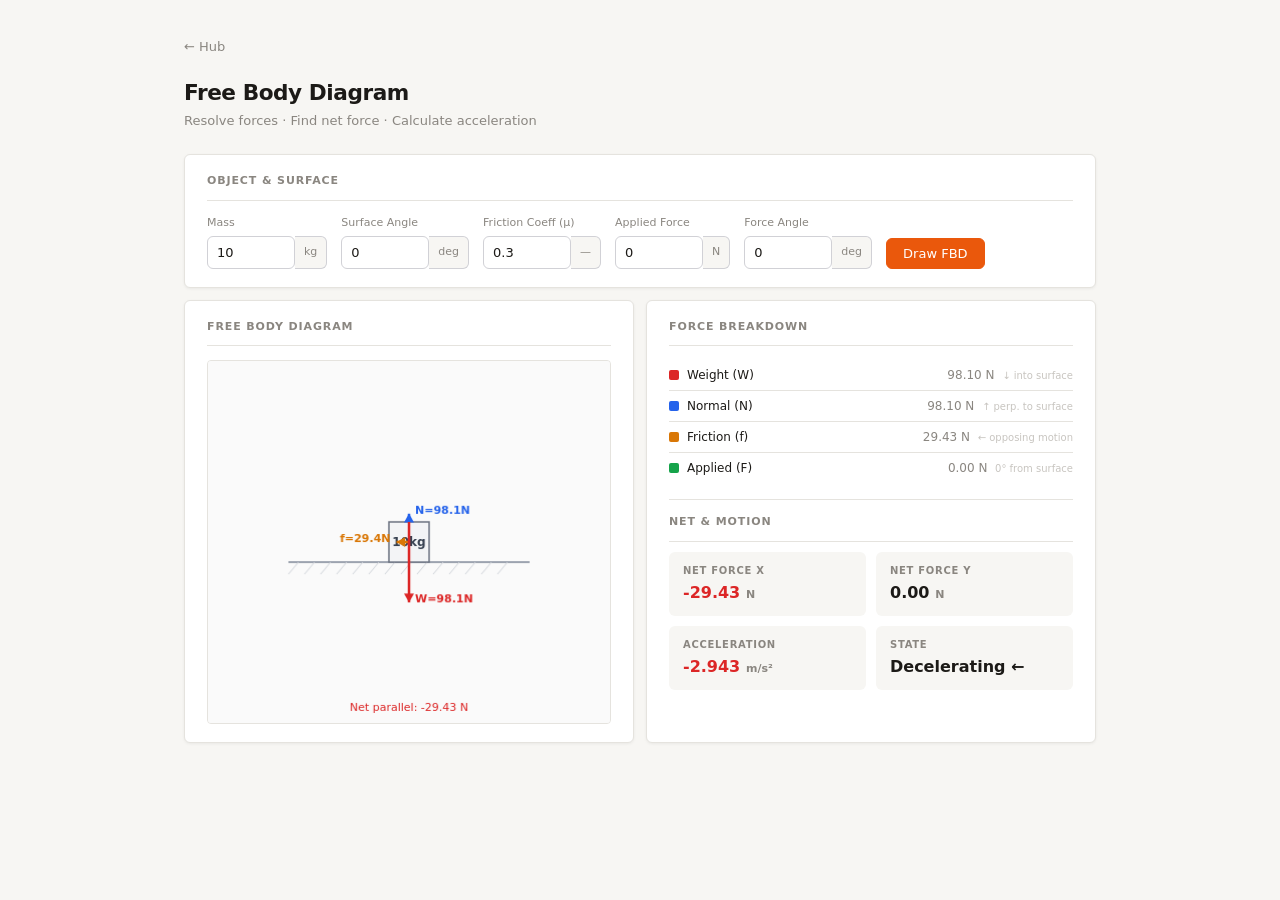
==== fbd.html @ d44ae3af "added more simulations and weather" ====
<!DOCTYPE html>
<html lang="en">
<head>
<meta charset="UTF-8">
<title>Free Body Diagram — Physics Simulation Hub</title>
<style>
*, *::before, *::after { box-sizing: border-box; margin: 0; padding: 0; }
:root {
  --bg: #f7f6f3; --surface: #fff; --border: #e5e3de;
  --text: #1c1a17; --muted: #8a8680;
  --accent: #ea580c; --radius: 6px;
  --shadow: 0 1px 3px rgba(0,0,0,0.06);
}
body { font-family: system-ui, sans-serif; font-size: 14px; background: var(--bg); color: var(--text); line-height: 1.5; }
.page { max-width: 960px; margin: 0 auto; padding: 36px 24px; }
.back-link { display: inline-flex; align-items: center; gap: 4px; font-size: 13px; color: var(--muted); text-decoration: none; margin-bottom: 20px; transition: color 0.15s; }
.back-link:hover { color: var(--accent); }
header { margin-bottom: 24px; }
h1 { font-size: 1.35rem; font-weight: 700; letter-spacing: -0.02em; }
.subtitle { font-size: 13px; color: var(--muted); margin-top: 2px; }
main { display: flex; flex-direction: column; gap: 12px; }
.card { background: var(--surface); border: 1px solid var(--border); border-radius: var(--radius); box-shadow: var(--shadow); padding: 18px 22px; }
.card-title { font-size: 11px; font-weight: 600; text-transform: uppercase; letter-spacing: 0.08em; color: var(--muted); margin-bottom: 14px; padding-bottom: 10px; border-bottom: 1px solid var(--border); }
.fields { display: flex; flex-wrap: wrap; gap: 14px; align-items: flex-end; }
.field { display: flex; flex-direction: column; gap: 5px; }
.field label { font-size: 11px; font-weight: 500; color: var(--muted); }
.input-row { display: flex; }
.input-row input { border-radius: var(--radius) 0 0 var(--radius); border-right: none; }
input[type="number"] { font-family: inherit; font-size: 13px; padding: 7px 9px; border: 1px solid #d1d1d6; background: var(--surface); color: var(--text); outline: none; border-radius: var(--radius); width: 88px; transition: border-color 0.12s, box-shadow 0.12s; }
input[type="number"]:focus { border-color: var(--accent); box-shadow: 0 0 0 3px rgba(234,88,12,0.12); }
.unit-badge { display: flex; align-items: center; padding: 7px 9px; border: 1px solid #d1d1d6; border-left: none; border-radius: 0 var(--radius) var(--radius) 0; background: var(--bg); color: var(--muted); font-size: 11px; white-space: nowrap; }
select { font-family: inherit; font-size: 13px; padding: 7px 9px; border: 1px solid #d1d1d6; background: var(--surface); color: var(--text); outline: none; border-radius: var(--radius); width: 170px; }
select:focus { border-color: var(--accent); box-shadow: 0 0 0 3px rgba(234,88,12,0.12); }
button { font-family: inherit; font-size: 13px; font-weight: 500; padding: 7px 16px; border-radius: var(--radius); cursor: pointer; border: 1px solid transparent; transition: all 0.12s; }
.btn-primary { background: var(--accent); color: #fff; border-color: var(--accent); }
.btn-primary:hover { background: #c2410c; }
button:active { transform: scale(0.98); }
canvas { display: block; width: 100%; height: auto; border: 1px solid var(--border); border-radius: 4px; background: #fafafa; }
.two-col { display: grid; grid-template-columns: 1fr 1fr; gap: 12px; }
.results-grid { display: grid; grid-template-columns: 1fr 1fr; gap: 10px; margin-bottom: 14px; }
.result-item { background: var(--bg); border-radius: var(--radius); padding: 11px 14px; }
.result-label { font-size: 10px; font-weight: 600; text-transform: uppercase; letter-spacing: 0.07em; color: var(--muted); margin-bottom: 3px; }
.result-val { font-size: 16px; font-weight: 600; color: var(--text); font-variant-numeric: tabular-nums; }
.result-unit { font-size: 11px; color: var(--muted); margin-left: 2px; }
.force-row { display: flex; align-items: center; gap: 8px; padding: 6px 0; border-bottom: 1px solid var(--border); }
.force-row:last-child { border-bottom: none; }
.force-swatch { width: 10px; height: 10px; border-radius: 2px; flex-shrink: 0; }
.force-name { font-size: 12px; font-weight: 500; flex: 1; }
.force-mag  { font-size: 12px; color: var(--muted); font-variant-numeric: tabular-nums; }
.net-positive { color: #16a34a; }
.net-negative { color: #dc2626; }
.net-zero     { color: var(--muted); }
.surface-row { display: flex; gap: 16px; align-items: center; flex-wrap: wrap; }
</style>
</head>
<body>
<div class="page">
  <a href="index.html" class="back-link">← Hub</a>
  <header>
    <h1>Free Body Diagram</h1>
    <p class="subtitle">Resolve forces · Find net force · Calculate acceleration</p>
  </header>
  <main>
    <section class="card">
      <div class="card-title">Object &amp; Surface</div>
      <div class="fields">
        <div class="field">
          <label for="fbd-mass">Mass</label>
          <div class="input-row">
            <input type="number" id="fbd-mass" value="10" min="0.01" step="0.5">
            <span class="unit-badge">kg</span>
          </div>
        </div>
        <div class="field">
          <label for="fbd-angle">Surface Angle</label>
          <div class="input-row">
            <input type="number" id="fbd-angle" value="0" min="0" max="89" step="1">
            <span class="unit-badge">deg</span>
          </div>
        </div>
        <div class="field">
          <label for="fbd-mu">Friction Coeff (μ)</label>
          <div class="input-row">
            <input type="number" id="fbd-mu" value="0.3" min="0" max="2" step="0.05">
            <span class="unit-badge">—</span>
          </div>
        </div>
        <div class="field">
          <label for="fbd-applied">Applied Force</label>
          <div class="input-row">
            <input type="number" id="fbd-applied" value="0" min="0" step="1">
            <span class="unit-badge">N</span>
          </div>
        </div>
        <div class="field">
          <label for="fbd-applied-angle">Force Angle</label>
          <div class="input-row">
            <input type="number" id="fbd-applied-angle" value="0" min="-90" max="90" step="5">
            <span class="unit-badge">deg</span>
          </div>
        </div>
        <div class="field" style="align-self:flex-end">
          <button class="btn-primary" id="fbd-calc">Draw FBD</button>
        </div>
      </div>
    </section>

    <div class="two-col">
      <section class="card">
        <div class="card-title">Free Body Diagram</div>
        <canvas id="fbd-canvas" width="400" height="360"></canvas>
      </section>

      <section class="card">
        <div class="card-title">Force Breakdown</div>
        <div id="force-list"></div>

        <div style="margin-top:16px; padding-top:14px; border-top:1px solid var(--border);">
          <div class="card-title" style="margin-bottom:10px;">Net &amp; Motion</div>
          <div class="results-grid">
            <div class="result-item">
              <div class="result-label">Net Force X</div>
              <div class="result-val" id="res-netx">—<span class="result-unit">N</span></div>
            </div>
            <div class="result-item">
              <div class="result-label">Net Force Y</div>
              <div class="result-val" id="res-nety">—<span class="result-unit">N</span></div>
            </div>
            <div class="result-item">
              <div class="result-label">Acceleration</div>
              <div class="result-val" id="res-acc">—<span class="result-unit">m/s²</span></div>
            </div>
            <div class="result-item">
              <div class="result-label">State</div>
              <div class="result-val" id="res-state">—</div>
            </div>
          </div>
        </div>
      </section>
    </div>
  </main>
</div>
<script>
const canvas = document.getElementById("fbd-canvas");
const ctx    = canvas.getContext("2d");
const g      = 9.81;

const FORCE_COLORS = {
  weight:  "#dc2626",
  normal:  "#2563eb",
  friction:"#d97706",
  applied: "#16a34a",
};

function drawArrow(x1, y1, x2, y2, color, label, labelSide = "right") {
  const dx = x2 - x1, dy = y2 - y1;
  const len = Math.sqrt(dx*dx + dy*dy);
  if (len < 2) return;
  const ux = dx/len, uy = dy/len;
  const headLen = 10, headAngle = Math.PI / 6;

  ctx.beginPath();
  ctx.moveTo(x1, y1);
  ctx.lineTo(x2, y2);
  ctx.strokeStyle = color;
  ctx.lineWidth = 2.5;
  ctx.stroke();

  // Arrowhead
  ctx.beginPath();
  ctx.moveTo(x2, y2);
  ctx.lineTo(x2 - headLen*(ux*Math.cos(headAngle)-uy*Math.sin(headAngle)),
             y2 - headLen*(uy*Math.cos(headAngle)+ux*Math.sin(headAngle)));
  ctx.lineTo(x2 - headLen*(ux*Math.cos(headAngle)+uy*Math.sin(headAngle)),
             y2 - headLen*(uy*Math.cos(headAngle)-ux*Math.sin(headAngle)));
  ctx.closePath();
  ctx.fillStyle = color;
  ctx.fill();

  // Label
  ctx.font = "bold 11px system-ui";
  ctx.fillStyle = color;
  ctx.textAlign = labelSide === "right" ? "left" : "right";
  const offX = labelSide === "right" ? 6 : -6;
  ctx.fillText(label, x2 + offX, y2);
}

function calculate() {
  const mass  = parseFloat(document.getElementById("fbd-mass").value) || 10;
  const theta = parseFloat(document.getElementById("fbd-angle").value) || 0;
  const mu    = parseFloat(document.getElementById("fbd-mu").value) || 0;
  const Fapp  = parseFloat(document.getElementById("fbd-applied").value) || 0;
  const phi   = parseFloat(document.getElementById("fbd-applied-angle").value) || 0;

  const thetaR = theta * Math.PI / 180;
  const phiR   = phi   * Math.PI / 180;

  // Weight components (along and perpendicular to surface)
  const W     = mass * g;
  const Wx    = W * Math.sin(thetaR);  // down the slope
  const Wy    = W * Math.cos(thetaR);  // into the slope

  // Applied force components
  const Fax   = Fapp * Math.cos(phiR);
  const Fay   = Fapp * Math.sin(phiR);

  // Normal force (perpendicular to surface)
  const N     = Math.max(0, Wy - Fay);

  // Friction force (opposes motion along surface)
  const Ff    = mu * N;

  // Net force along surface
  const netParallel = Fax - Wx - Ff;
  const netPerp     = N - Wy + Fay;
  const acceleration = netParallel / mass;

  // Force list
  const forces = [
    { name: "Weight (W)",    mag: W.toFixed(2),   color: FORCE_COLORS.weight,   dir: "↓ into surface" },
    { name: "Normal (N)",    mag: N.toFixed(2),   color: FORCE_COLORS.normal,   dir: "↑ perp. to surface" },
    { name: "Friction (f)",  mag: Ff.toFixed(2),  color: FORCE_COLORS.friction, dir: "← opposing motion" },
    { name: "Applied (F)",   mag: Fapp.toFixed(2),color: FORCE_COLORS.applied,  dir: `${phi}° from surface` },
  ];

  const listEl = document.getElementById("force-list");
  listEl.innerHTML = forces.map(f => `
    <div class="force-row">
      <div class="force-swatch" style="background:${f.color}"></div>
      <div class="force-name">${f.name}</div>
      <div class="force-mag">${f.mag} N &nbsp;<span style="color:#c8c5c0;font-size:10px">${f.dir}</span></div>
    </div>
  `).join("");

  const cls = Math.abs(netParallel) < 0.01 ? "net-zero" : netParallel > 0 ? "net-positive" : "net-negative";
  document.getElementById("res-netx").innerHTML = `<span class="${cls}">${netParallel.toFixed(2)}</span><span class="result-unit"> N</span>`;
  document.getElementById("res-nety").innerHTML = `${netPerp.toFixed(2)}<span class="result-unit"> N</span>`;
  document.getElementById("res-acc").innerHTML  = `<span class="${cls}">${acceleration.toFixed(3)}</span><span class="result-unit"> m/s²</span>`;
  document.getElementById("res-state").textContent =
    Math.abs(acceleration) < 0.001 ? "Equilibrium" :
    acceleration > 0 ? "Accelerating →" : "Decelerating ←";

  drawDiagram(theta, thetaR, mass, W, N, Ff, Fapp, phiR, netParallel);
}

function drawDiagram(theta, thetaR, mass, W, N, Ff, Fapp, phiR, net) {
  const W_ = canvas.width, H = canvas.height;
  ctx.clearRect(0, 0, W_, H);
  ctx.fillStyle = "#fafafa";
  ctx.fillRect(0, 0, W_, H);

  const cx = W_ / 2, cy = H / 2 + 20;
  const blockSize = 40;

  // Draw inclined surface
  ctx.save();
  ctx.translate(cx, cy);
  ctx.rotate(-thetaR);

  // Surface line
  ctx.strokeStyle = "#9ca3af";
  ctx.lineWidth = 2;
  ctx.beginPath();
  ctx.moveTo(-120, 0);
  ctx.lineTo(120, 0);
  ctx.stroke();

  // Hatch below surface
  ctx.strokeStyle = "#d1d5db";
  ctx.lineWidth = 1;
  for (let i = -110; i <= 110; i += 16) {
    ctx.beginPath();
    ctx.moveTo(i, 0);
    ctx.lineTo(i - 10, 12);
    ctx.stroke();
  }

  // Block
  ctx.fillStyle = "#f3f4f6";
  ctx.strokeStyle = "#6b7280";
  ctx.lineWidth = 1.5;
  ctx.fillRect(-blockSize/2, -blockSize, blockSize, blockSize);
  ctx.strokeRect(-blockSize/2, -blockSize, blockSize, blockSize);
  ctx.font = "bold 12px system-ui";
  ctx.fillStyle = "#374151";
  ctx.textAlign = "center";
  ctx.fillText(`${mass}kg`, 0, -blockSize/2 + 4);

  const scale = Math.min(90, 800 / (W || 1));

  // Normal force (up from surface = -y in rotated frame)
  const Nlen = Math.min(90, N * scale / (mass * g));
  drawArrow(0, -blockSize, 0, -blockSize - Nlen, FORCE_COLORS.normal, `N=${N.toFixed(1)}N`, "right");

  // Friction (along surface)
  const Flen = Math.min(70, Ff * scale / (mass * g) + 10);
  if (Ff > 0.01) {
    drawArrow(0, -blockSize/2, -Flen, -blockSize/2, FORCE_COLORS.friction, `f=${Ff.toFixed(1)}N`, "left");
  }

  ctx.restore();

  // Weight — always straight down (world frame)
  const Wlen = Math.min(90, 80);
  drawArrow(cx, cy - blockSize * Math.cos(thetaR), cx, cy - blockSize * Math.cos(thetaR) + Wlen, FORCE_COLORS.weight, `W=${W.toFixed(1)}N`, "right");

  // Applied force (from center of block)
  if (Fapp > 0.01) {
    const bx = cx + (blockSize/2) * Math.sin(thetaR);
    const by = cy - (blockSize/2) * Math.cos(thetaR) - blockSize/2;
    const Flen2 = Math.min(80, 50 + Fapp * 0.5);
    const dirX  = Math.cos(phiR - thetaR + Math.PI);
    const dirY  = -Math.sin(phiR - thetaR + Math.PI);
    drawArrow(bx, by, bx + dirX * Flen2, by + dirY * Flen2, FORCE_COLORS.applied, `F=${Fapp.toFixed(1)}N`, "right");
  }

  // Net force indicator at bottom
  ctx.font = "11px system-ui";
  ctx.fillStyle = Math.abs(net) < 0.01 ? "#6b7280" : net > 0 ? "#16a34a" : "#dc2626";
  ctx.textAlign = "center";
  ctx.fillText(`Net parallel: ${net.toFixed(2)} N`, W_/2, H - 12);
}

document.getElementById("fbd-calc").addEventListener("click", calculate);
calculate();
</script>
</body>
</html>
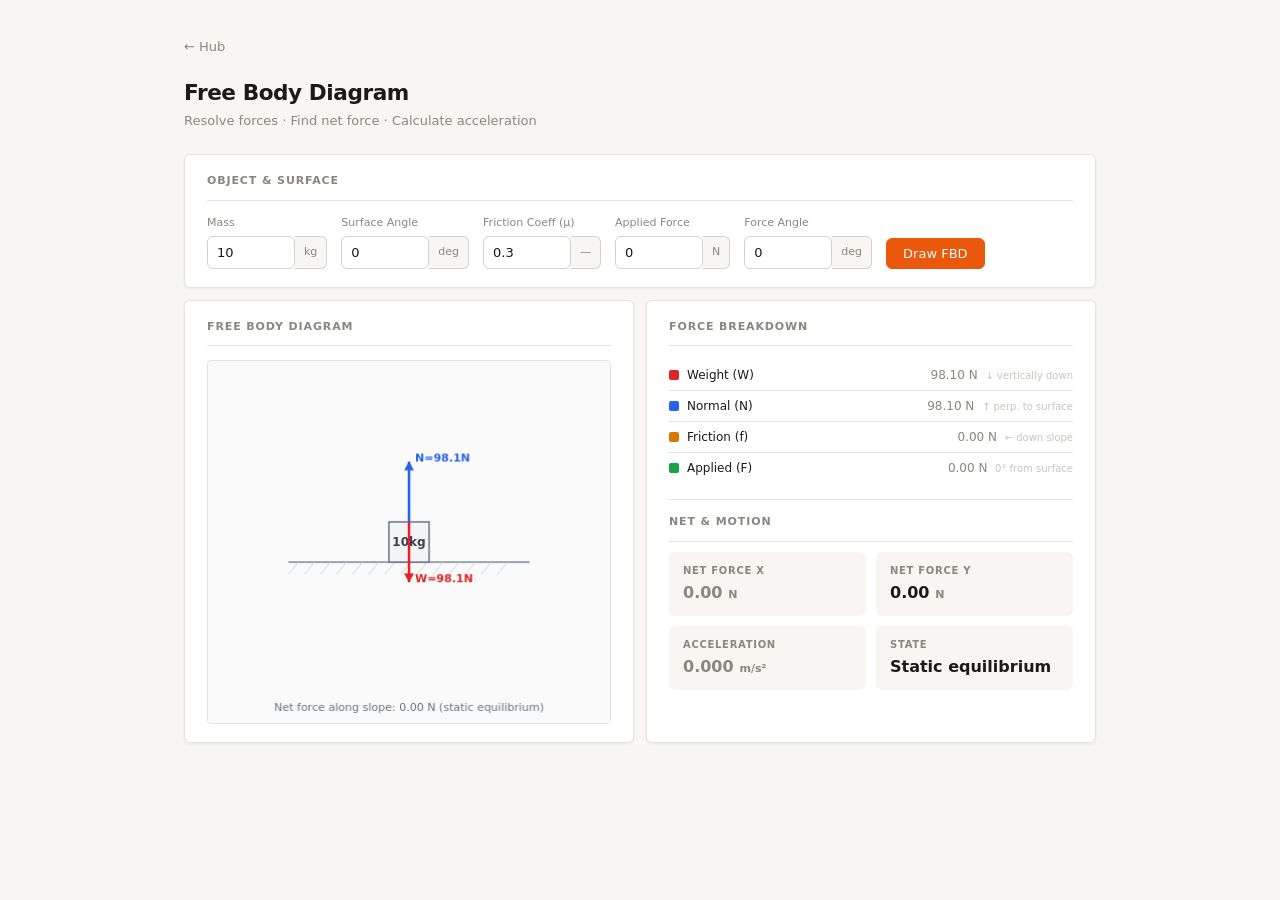
==== commit bd4596f7: "added highlighting projectile paths and bug fixes" ====
--- a/fbd.html
+++ b/fbd.html
@@ -195,32 +195,57 @@
   const thetaR = theta * Math.PI / 180;
   const phiR   = phi   * Math.PI / 180;
 
-  // Weight components (along and perpendicular to surface)
-  const W     = mass * g;
-  const Wx    = W * Math.sin(thetaR);  // down the slope
-  const Wy    = W * Math.cos(thetaR);  // into the slope
-
-  // Applied force components
-  const Fax   = Fapp * Math.cos(phiR);
-  const Fay   = Fapp * Math.sin(phiR);
-
-  // Normal force (perpendicular to surface)
-  const N     = Math.max(0, Wy - Fay);
-
-  // Friction force (opposes motion along surface)
-  const Ff    = mu * N;
-
-  // Net force along surface
-  const netParallel = Fax - Wx - Ff;
-  const netPerp     = N - Wy + Fay;
+  // Weight
+  const W  = mass * g;
+
+  // Weight components in surface frame:
+  //   parallel to slope (positive = down the slope)
+  //   perpendicular to slope (positive = into surface)
+  const Wpar  = W * Math.sin(thetaR);
+  const Wperp = W * Math.cos(thetaR);
+
+  // Applied force components in surface frame:
+  //   phi is measured from the surface plane, positive = away from surface
+  const Fpar  = Fapp * Math.cos(phiR);   // along slope (positive = up the slope)
+  const Fperp = Fapp * Math.sin(phiR);   // perpendicular (positive = away from surface)
+
+  // Normal force: balances weight-into-surface minus any applied force lifting off surface
+  const N = Math.max(0, Wperp - Fperp);
+
+  // Maximum static friction available
+  const FfMax = mu * N;
+
+  // Net driving force along the slope BEFORE friction:
+  //   positive = up the slope (applied), negative = down the slope (gravity component)
+  const drivingForce = Fpar - Wpar;
+
+  // Friction is STATIC if |driving| <= FfMax → it exactly cancels driving → object stays still.
+  // Friction is KINETIC (= FfMax) if |driving| > FfMax → object moves, net force is non-zero.
+  let Ff, netParallel, motionState;
+  if (Math.abs(drivingForce) <= FfMax) {
+    // Static: friction exactly balances the driving force, net = 0
+    Ff           = Math.abs(drivingForce);   // magnitude only (direction opposes driving)
+    netParallel  = 0;
+    motionState  = "Static equilibrium";
+  } else {
+    // Kinetic: friction is at its max, object accelerates
+    Ff          = FfMax;
+    netParallel = drivingForce - Math.sign(drivingForce) * FfMax;
+    motionState = netParallel > 0 ? "Accelerating up slope" : "Accelerating down slope";
+  }
+
+  const netPerp     = 0;   // normal force always exactly balances perpendicular components
   const acceleration = netParallel / mass;
+
+  // Direction label for friction arrow
+  const ffDir = drivingForce >= 0 ? "← down slope" : "→ up slope";
 
   // Force list
   const forces = [
-    { name: "Weight (W)",    mag: W.toFixed(2),   color: FORCE_COLORS.weight,   dir: "↓ into surface" },
-    { name: "Normal (N)",    mag: N.toFixed(2),   color: FORCE_COLORS.normal,   dir: "↑ perp. to surface" },
-    { name: "Friction (f)",  mag: Ff.toFixed(2),  color: FORCE_COLORS.friction, dir: "← opposing motion" },
-    { name: "Applied (F)",   mag: Fapp.toFixed(2),color: FORCE_COLORS.applied,  dir: `${phi}° from surface` },
+    { name: "Weight (W)",   mag: W.toFixed(2),    color: FORCE_COLORS.weight,   dir: "↓ vertically down" },
+    { name: "Normal (N)",   mag: N.toFixed(2),    color: FORCE_COLORS.normal,   dir: "↑ perp. to surface" },
+    { name: "Friction (f)", mag: Ff.toFixed(2),   color: FORCE_COLORS.friction, dir: ffDir },
+    { name: "Applied (F)",  mag: Fapp.toFixed(2), color: FORCE_COLORS.applied,  dir: `${phi >= 0 ? phi : 360+phi}° from surface` },
   ];
 
   const listEl = document.getElementById("force-list");
@@ -234,16 +259,16 @@
 
   const cls = Math.abs(netParallel) < 0.01 ? "net-zero" : netParallel > 0 ? "net-positive" : "net-negative";
   document.getElementById("res-netx").innerHTML = `<span class="${cls}">${netParallel.toFixed(2)}</span><span class="result-unit"> N</span>`;
-  document.getElementById("res-nety").innerHTML = `${netPerp.toFixed(2)}<span class="result-unit"> N</span>`;
+  document.getElementById("res-nety").innerHTML = `0.00<span class="result-unit"> N</span>`;
   document.getElementById("res-acc").innerHTML  = `<span class="${cls}">${acceleration.toFixed(3)}</span><span class="result-unit"> m/s²</span>`;
-  document.getElementById("res-state").textContent =
-    Math.abs(acceleration) < 0.001 ? "Equilibrium" :
-    acceleration > 0 ? "Accelerating →" : "Decelerating ←";
-
-  drawDiagram(theta, thetaR, mass, W, N, Ff, Fapp, phiR, netParallel);
+  document.getElementById("res-state").textContent = motionState;
+
+  // Pass friction direction sign for drawing
+  const ffSign = drivingForce >= 0 ? -1 : 1;  // -1 = friction points down slope in canvas
+  drawDiagram(theta, thetaR, mass, W, N, Ff, ffSign, Fapp, phiR, netParallel);
 }
 
-function drawDiagram(theta, thetaR, mass, W, N, Ff, Fapp, phiR, net) {
+function drawDiagram(theta, thetaR, mass, W, N, Ff, ffSign, Fapp, phiR, net) {
   const W_ = canvas.width, H = canvas.height;
   ctx.clearRect(0, 0, W_, H);
   ctx.fillStyle = "#fafafa";
@@ -286,31 +311,36 @@
   ctx.textAlign = "center";
   ctx.fillText(`${mass}kg`, 0, -blockSize/2 + 4);
 
-  const scale = Math.min(90, 800 / (W || 1));
-
-  // Normal force (up from surface = -y in rotated frame)
-  const Nlen = Math.min(90, N * scale / (mass * g));
+  const scale = 60 / (mass * g);  // fixed scale relative to weight
+
+  // Normal force (perpendicular up from surface)
+  const Nlen = Math.min(90, Math.max(20, N * scale));
   drawArrow(0, -blockSize, 0, -blockSize - Nlen, FORCE_COLORS.normal, `N=${N.toFixed(1)}N`, "right");
 
-  // Friction (along surface)
-  const Flen = Math.min(70, Ff * scale / (mass * g) + 10);
+  // Friction (along surface — ffSign: +1 = up slope (left in canvas), -1 = down slope (right))
   if (Ff > 0.01) {
-    drawArrow(0, -blockSize/2, -Flen, -blockSize/2, FORCE_COLORS.friction, `f=${Ff.toFixed(1)}N`, "left");
+    const Flen = Math.min(70, Math.max(15, Ff * scale));
+    // ffSign = +1 → friction is up the slope → negative x direction in rotated frame
+    drawArrow(0, -blockSize/2, ffSign * Flen, -blockSize/2, FORCE_COLORS.friction, `f=${Ff.toFixed(1)}N`, ffSign > 0 ? "left" : "right");
   }
 
   ctx.restore();
 
   // Weight — always straight down (world frame)
-  const Wlen = Math.min(90, 80);
-  drawArrow(cx, cy - blockSize * Math.cos(thetaR), cx, cy - blockSize * Math.cos(thetaR) + Wlen, FORCE_COLORS.weight, `W=${W.toFixed(1)}N`, "right");
-
-  // Applied force (from center of block)
+  const Wlen = Math.min(90, Math.max(30, W * scale));
+  const blockTopY = cy - blockSize * Math.cos(thetaR);
+  drawArrow(cx, blockTopY, cx, blockTopY + Wlen, FORCE_COLORS.weight, `W=${W.toFixed(1)}N`, "right");
+
+  // Applied force
   if (Fapp > 0.01) {
     const bx = cx + (blockSize/2) * Math.sin(thetaR);
     const by = cy - (blockSize/2) * Math.cos(thetaR) - blockSize/2;
-    const Flen2 = Math.min(80, 50 + Fapp * 0.5);
-    const dirX  = Math.cos(phiR - thetaR + Math.PI);
-    const dirY  = -Math.sin(phiR - thetaR + Math.PI);
+    const Flen2 = Math.min(80, Math.max(20, Fapp * scale));
+    // Applied force angle is measured from the surface (uphill direction), phiR above it
+    // In world frame: uphill = thetaR from horizontal, so force dir = thetaR + phiR from horizontal
+    const worldAngle = thetaR + phiR;
+    const dirX =  Math.cos(worldAngle);
+    const dirY = -Math.sin(worldAngle);  // canvas y is inverted
     drawArrow(bx, by, bx + dirX * Flen2, by + dirY * Flen2, FORCE_COLORS.applied, `F=${Fapp.toFixed(1)}N`, "right");
   }
 
@@ -318,7 +348,12 @@
   ctx.font = "11px system-ui";
   ctx.fillStyle = Math.abs(net) < 0.01 ? "#6b7280" : net > 0 ? "#16a34a" : "#dc2626";
   ctx.textAlign = "center";
-  ctx.fillText(`Net parallel: ${net.toFixed(2)} N`, W_/2, H - 12);
+  ctx.fillText(
+    Math.abs(net) < 0.01
+      ? "Net force along slope: 0.00 N (static equilibrium)"
+      : `Net force along slope: ${net.toFixed(2)} N`,
+    W_/2, H - 12
+  );
 }
 
 document.getElementById("fbd-calc").addEventListener("click", calculate);
